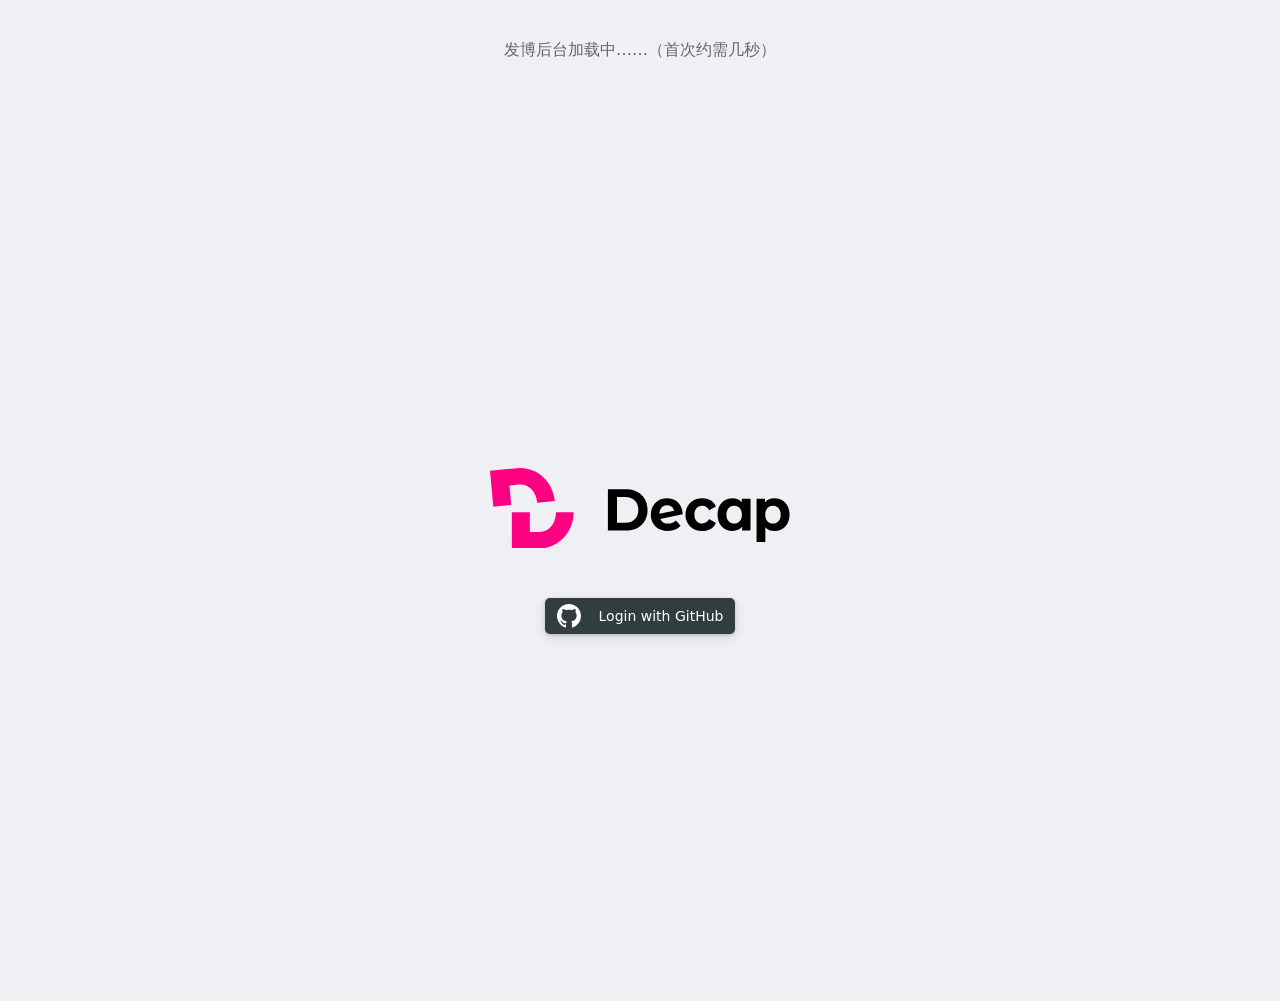
==== admin/index.html @ 8b31bacd "Site updated: 2026-10-26 15:58:46" ====
<!DOCTYPE html>
<html lang="zh-CN">
<head>
  <meta charset="utf-8">
  <meta name="viewport" content="width=device-width, initial-scale=1.0">
  <title>发博后台 · 豆豆的技术博客</title>
  <style>
    body { margin: 0; font-family: system-ui, sans-serif; background: #f6f7f9; }
    #cms-loading { padding: 40px; text-align: center; color: #666; }
  </style>
</head>
<body>
  <!-- Decap CMS 单页应用入口。JS 已本地托管（同目录 decap-cms.js），不依赖国外 CDN。
       配置读取同目录 config.yml。 -->
  <div id="cms-loading">发博后台加载中……（首次约需几秒）</div>
  <script src="./decap-cms.js"></script>
</body>
</html>
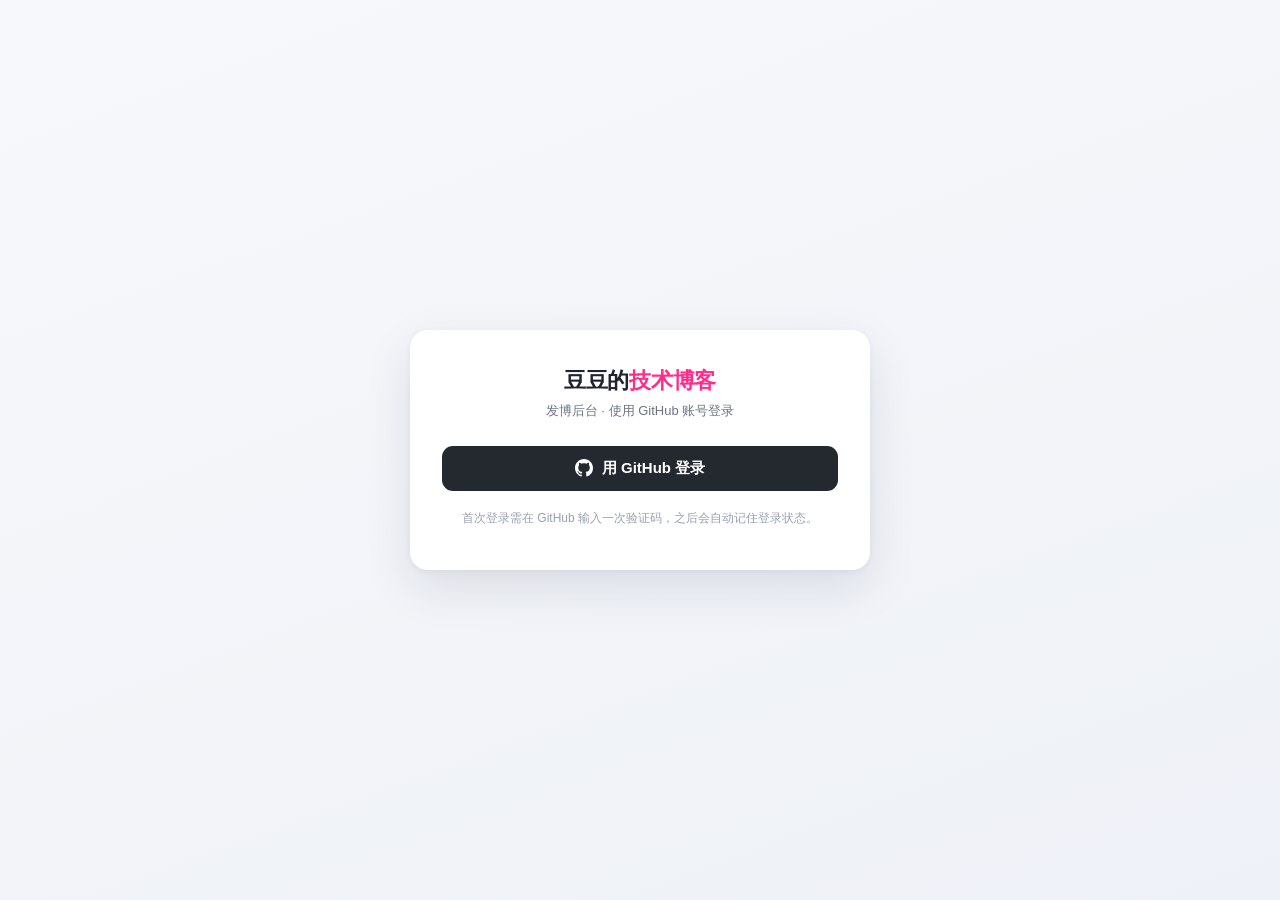
==== commit 5a9fcbb4: "Site updated: 2026-10-26 16:14:47" ====
--- a/admin/index.html
+++ b/admin/index.html
@@ -5,14 +5,210 @@
   <meta name="viewport" content="width=device-width, initial-scale=1.0">
   <title>发博后台 · 豆豆的技术博客</title>
   <style>
-    body { margin: 0; font-family: system-ui, sans-serif; background: #f6f7f9; }
-    #cms-loading { padding: 40px; text-align: center; color: #666; }
+    :root { color-scheme: light; }
+    * { box-sizing: border-box; }
+    body {
+      margin: 0; min-height: 100vh; display: flex; align-items: center; justify-content: center;
+      font-family: -apple-system, BlinkMacSystemFont, "Segoe UI", "PingFang SC", "Microsoft YaHei", sans-serif;
+      background: linear-gradient(160deg, #f7f8fb 0%, #eef1f7 100%);
+      color: #1f2430;
+    }
+    .card {
+      width: min(92vw, 460px); background: #fff; border-radius: 18px; padding: 36px 32px 30px;
+      box-shadow: 0 18px 48px rgba(24, 32, 56, .10), 0 2px 6px rgba(24, 32, 56, .05);
+      text-align: center;
+    }
+    .logo { font-size: 22px; font-weight: 700; letter-spacing: -.3px; margin-bottom: 6px; }
+    .logo span { color: #ff2d8a; }
+    .sub { font-size: 13px; color: #6b7383; margin-bottom: 26px; }
+    button.primary {
+      width: 100%; padding: 13px 18px; border: 0; border-radius: 11px; cursor: pointer;
+      font-size: 15px; font-weight: 600; color: #fff; background: #24292f;
+      display: inline-flex; align-items: center; justify-content: center; gap: 9px;
+      transition: transform .12s ease, background .2s ease, opacity .2s ease;
+    }
+    button.primary:hover { background: #000; transform: translateY(-1px); }
+    button.primary:disabled { opacity: .55; cursor: default; transform: none; }
+    button.ghost {
+      width: 100%; margin-top: 10px; padding: 11px 16px; border-radius: 11px; cursor: pointer;
+      font-size: 14px; font-weight: 500; color: #24292f; background: #f2f4f8; border: 1px solid #e3e7ef;
+    }
+    button.ghost:hover { background: #e9edf4; }
+    .code-box { margin: 4px 0 14px; padding: 16px; border-radius: 13px; background: #f6f8fc; border: 1px dashed #ccd4e2; }
+    .code {
+      font-family: ui-monospace, SFMono-Regular, Menlo, Consolas, monospace;
+      font-size: 30px; font-weight: 700; letter-spacing: 3px; color: #111827; user-select: all;
+    }
+    .hint { font-size: 13px; line-height: 1.7; color: #5b6474; margin: 12px 0 0; }
+    .hint a { color: #0969da; text-decoration: none; font-weight: 600; }
+    .hint a:hover { text-decoration: underline; }
+    .status { margin-top: 16px; font-size: 13px; color: #6b7383; min-height: 20px; }
+    .status.ok { color: #1a7f37; font-weight: 600; }
+    .status.err { color: #cf222e; font-weight: 600; }
+    .spin {
+      display: inline-block; width: 13px; height: 13px; border: 2px solid #cfd6e4;
+      border-top-color: #24292f; border-radius: 50%; animation: sp .8s linear infinite; vertical-align: -2px; margin-right: 6px;
+    }
+    @keyframes sp { to { transform: rotate(360deg); } }
+    [hidden] { display: none !important; }
+    .mini { font-size: 12px; color: #98a1b0; margin-top: 18px; line-height: 1.6; }
+    #cms-root { display: none; }
   </style>
 </head>
 <body>
-  <!-- Decap CMS 单页应用入口。JS 已本地托管（同目录 decap-cms.js），不依赖国外 CDN。
-       配置读取同目录 config.yml。 -->
-  <div id="cms-loading">发博后台加载中……（首次约需几秒）</div>
-  <script src="./decap-cms.js"></script>
+  <div class="card" id="gate">
+    <div class="logo">豆豆的<span>技术博客</span></div>
+    <div class="sub">发博后台 · 使用 GitHub 账号登录</div>
+
+    <div id="step-start">
+      <button class="primary" id="btn-start">
+        <svg width="18" height="18" viewBox="0 0 16 16" fill="currentColor" aria-hidden="true"><path d="M8 0C3.58 0 0 3.58 0 8c0 3.54 2.29 6.53 5.47 7.59.4.07.55-.17.55-.38 0-.19-.01-.82-.01-1.49-2.01.37-2.53-.49-2.69-.94-.09-.23-.48-.94-.82-1.13-.28-.15-.68-.52-.01-.53.63-.01 1.08.58 1.23.82.72 1.21 1.87.87 2.33.66.07-.52.28-.87.51-1.07-1.78-.2-3.64-.89-3.64-3.95 0-.87.31-1.59.82-2.15-.08-.2-.36-1.02.08-2.12 0 0 .67-.21 2.2.82.64-.18 1.32-.27 2-.27.68 0 1.36.09 2 .27 1.53-1.04 2.2-.82 2.2-.82.44 1.1.16 1.92.08 2.12.51.56.82 1.27.82 2.15 0 3.07-1.87 3.75-3.65 3.95.29.25.54.73.54 1.48 0 1.07-.01 1.93-.01 2.2 0 .21.15.46.55.38A8.013 8.013 0 0016 8c0-4.42-3.58-8-8-8z"/></svg>
+        用 GitHub 登录
+      </button>
+      <p class="mini">首次登录需在 GitHub 输入一次验证码，之后会自动记住登录状态。</p>
+    </div>
+
+    <div id="step-code" hidden>
+      <div class="code-box">
+        <div class="code" id="usercode">····-····</div>
+      </div>
+      <button class="ghost" id="btn-open">打开 GitHub 授权页 ↗</button>
+      <p class="hint">在上面打开的页面里输入这串验证码，然后点 <b>Authorize</b>。本页会自动检测并进入后台。</p>
+      <div class="status" id="status"><span class="spin"></span>等待授权…</div>
+    </div>
+
+    <div id="step-error" hidden>
+      <p class="status err" id="errmsg">出错了</p>
+      <button class="ghost" id="btn-retry">重试</button>
+    </div>
+  </div>
+
+  <script>
+    // ── 配置 ──────────────────────────────────────────────
+    // GitHub OAuth App 的 Client ID（公开信息）。已开启 Device Flow。
+    var CLIENT_ID = 'Ov23limrxKWTEXOAFIdF';
+    var SCOPE = 'repo';                     // 读写仓库
+    var STORAGE_KEY = 'decap-cms-user';     // Decap CMS 读取登录态的键
+    var VERIFIER_KEY = 'decap-cms-pkce-verifier-code';
+    // ──────────────────────────────────────────────────────
+
+    function $(id) { return document.getElementById(id); }
+    function sleep(ms) { return new Promise(function (r) { setTimeout(r, ms); }); }
+
+    function getToken() {
+      try {
+        var u = JSON.parse(localStorage.getItem(STORAGE_KEY) || 'null');
+        return u && u.token ? u.token : null;
+      } catch (e) { return null; }
+    }
+
+    function show(id) {
+      var list = ['step-start', 'step-code', 'step-error'];
+      for (var i = 0; i < list.length; i++) $(list[i]).hidden = (list[i] !== id);
+    }
+
+    function fail(msg) { show('step-error'); $('errmsg').textContent = msg; }
+
+    function verifyToken(token) {
+      return fetch('https://api.github.com/user', {
+        headers: { Authorization: 'Bearer ' + token, Accept: 'application/vnd.github+json' }
+      }).then(function (r) {
+        if (!r.ok) return false;
+        return r.json().then(function (u) {
+          return { login: u.login, name: u.name || u.login, email: u.email || '' };
+        });
+      }).catch(function () { return null; });   // 网络异常 → null，不拦
+    }
+
+    function loadCMS() {
+      $('gate').style.display = 'none';
+      var s = document.createElement('script');
+      s.src = './decap-cms.js';
+      document.body.appendChild(s);
+    }
+
+    async function startDeviceFlow() {
+      $('btn-start').disabled = true;
+      try {
+        var r = await fetch('https://github.com/login/device/code', {
+          method: 'POST',
+          headers: { 'Content-Type': 'application/json', Accept: 'application/json' },
+          body: JSON.stringify({ client_id: CLIENT_ID, scope: SCOPE })
+        });
+        var d = await r.json();
+        if (!d.device_code) {
+          $('btn-start').disabled = false;
+          return fail('无法获取验证码：' + (d.error_description || d.error || '未知错误'));
+        }
+
+        show('step-code');
+        $('usercode').textContent = d.user_code;
+        $('btn-open').onclick = function () {
+          window.open(d.verification_uri || 'https://github.com/login/device', '_blank', 'noopener');
+        };
+        try { await navigator.clipboard.writeText(d.user_code); } catch (e) {}
+
+        var interval = (d.interval || 5) * 1000;
+        var deadline = Date.now() + (d.expires_in || 900) * 1000;
+        var statusEl = $('status');
+
+        while (Date.now() < deadline) {
+          await sleep(interval);
+          var t;
+          try {
+            var tr = await fetch('https://github.com/login/oauth/access_token', {
+              method: 'POST',
+              headers: { 'Content-Type': 'application/json', Accept: 'application/json' },
+              body: JSON.stringify({
+                client_id: CLIENT_ID,
+                device_code: d.device_code,
+                grant_type: 'urn:ietf:params:oauth:grant-type:device_code'
+              })
+            });
+            t = await tr.json();
+          } catch (e) { continue; }
+
+          if (t.access_token) {
+            statusEl.className = 'status ok';
+            statusEl.textContent = '✓ 授权成功，正在进入后台…';
+            var info = (await verifyToken(t.access_token)) || {};
+            localStorage.setItem(STORAGE_KEY, JSON.stringify({
+              token: t.access_token,
+              provider: 'github',
+              backendName: 'github',
+              login: info.login,
+              name: info.name,
+              email: info.email
+            }));
+            setTimeout(function () { location.replace(location.pathname + location.search); }, 250);
+            return;
+          }
+          if (t.error === 'authorization_pending') continue;
+          if (t.error === 'slow_down') { interval += 5000; continue; }
+          if (t.error === 'expired_token') return fail('验证码已过期，请重新登录');
+          if (t.error === 'access_denied') return fail('你取消了授权');
+          return fail(t.error_description || t.error || '授权失败');
+        }
+        fail('等待超时，请重试');
+      } catch (e) {
+        $('btn-start').disabled = false;
+        fail('网络错误（访问 GitHub 需开代理）：' + String(e).slice(0, 80));
+      }
+    }
+
+    $('btn-start').onclick = startDeviceFlow;
+    $('btn-retry').onclick = function () { $('btn-start').disabled = false; show('step-start'); };
+
+    // 启动：有有效 token 直接进后台，否则显示登录
+    (async function boot() {
+      var token = getToken();
+      if (!token) return show('step-start');
+      var info = await verifyToken(token);
+      if (info) return loadCMS();          // 有效
+      if (info === null) return loadCMS(); // 网络不通 → 交给 CMS
+      localStorage.removeItem(STORAGE_KEY);
+      show('step-start');
+    })();
+  </script>
 </body>
 </html>
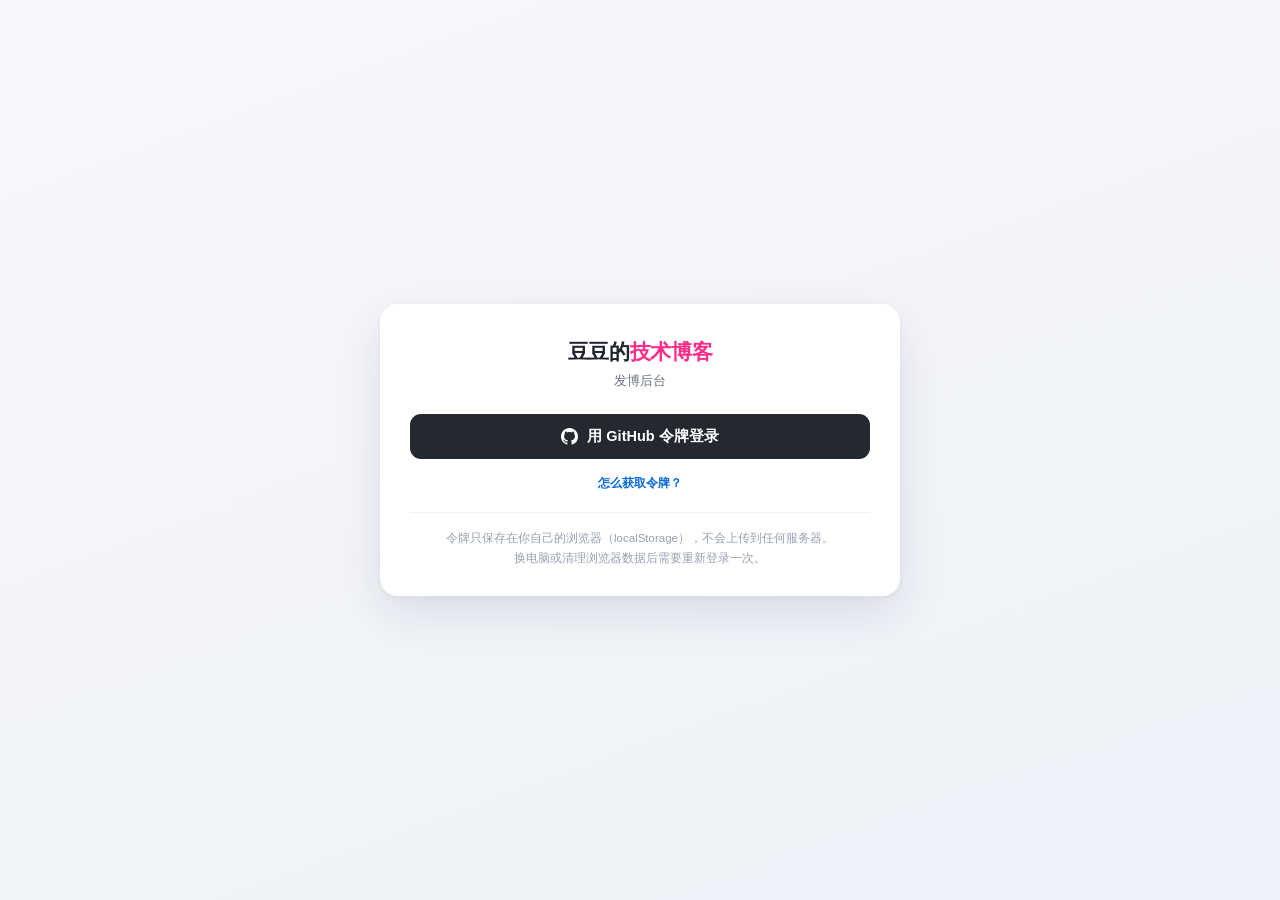
==== commit 61c54aa4: "Site updated: 2026-10-26 16:48:17" ====
--- a/admin/index.html
+++ b/admin/index.html
@@ -11,89 +11,93 @@
       margin: 0; min-height: 100vh; display: flex; align-items: center; justify-content: center;
       font-family: -apple-system, BlinkMacSystemFont, "Segoe UI", "PingFang SC", "Microsoft YaHei", sans-serif;
       background: linear-gradient(160deg, #f7f8fb 0%, #eef1f7 100%);
-      color: #1f2430;
+      color: #1f2430; padding: 24px 16px;
     }
     .card {
-      width: min(92vw, 460px); background: #fff; border-radius: 18px; padding: 36px 32px 30px;
+      width: min(94vw, 520px); background: #fff; border-radius: 18px; padding: 34px 30px 28px;
       box-shadow: 0 18px 48px rgba(24, 32, 56, .10), 0 2px 6px rgba(24, 32, 56, .05);
-      text-align: center;
     }
-    .logo { font-size: 22px; font-weight: 700; letter-spacing: -.3px; margin-bottom: 6px; }
+    .head { text-align: center; }
+    .logo { font-size: 21px; font-weight: 700; letter-spacing: -.3px; }
     .logo span { color: #ff2d8a; }
-    .sub { font-size: 13px; color: #6b7383; margin-bottom: 26px; }
-    button.primary {
-      width: 100%; padding: 13px 18px; border: 0; border-radius: 11px; cursor: pointer;
-      font-size: 15px; font-weight: 600; color: #fff; background: #24292f;
-      display: inline-flex; align-items: center; justify-content: center; gap: 9px;
-      transition: transform .12s ease, background .2s ease, opacity .2s ease;
+    .sub { font-size: 13px; color: #6b7383; margin: 6px 0 24px; }
+    button {
+      width: 100%; padding: 12px 16px; border-radius: 11px; cursor: pointer; font-size: 14.5px;
+      font-weight: 600; border: 1px solid transparent; transition: all .16s ease;
     }
+    button.primary { color: #fff; background: #24292f; display: inline-flex; align-items: center; justify-content: center; gap: 9px; }
     button.primary:hover { background: #000; transform: translateY(-1px); }
-    button.primary:disabled { opacity: .55; cursor: default; transform: none; }
-    button.ghost {
-      width: 100%; margin-top: 10px; padding: 11px 16px; border-radius: 11px; cursor: pointer;
-      font-size: 14px; font-weight: 500; color: #24292f; background: #f2f4f8; border: 1px solid #e3e7ef;
+    button.primary:disabled { opacity: .5; cursor: default; transform: none; }
+    button.ghost { color: #24292f; background: #f2f4f8; border-color: #e3e7ef; font-weight: 500; }
+    button.ghost:hover { background: #e9edf4; }
+    .steps { margin: 18px 0 0; padding: 0; list-style: none; counter-reset: s; }
+    .steps li {
+      counter-increment: s; position: relative; padding: 0 0 14px 34px;
+      font-size: 13.5px; line-height: 1.65; color: #3d4657;
     }
-    button.ghost:hover { background: #e9edf4; }
-    .code-box { margin: 4px 0 14px; padding: 16px; border-radius: 13px; background: #f6f8fc; border: 1px dashed #ccd4e2; }
-    .code {
-      font-family: ui-monospace, SFMono-Regular, Menlo, Consolas, monospace;
-      font-size: 30px; font-weight: 700; letter-spacing: 3px; color: #111827; user-select: all;
+    .steps li::before {
+      content: counter(s); position: absolute; left: 0; top: 1px; width: 22px; height: 22px;
+      border-radius: 50%; background: #eef1f7; color: #4a5568; font-size: 12px; font-weight: 700;
+      display: flex; align-items: center; justify-content: center;
     }
-    .hint { font-size: 13px; line-height: 1.7; color: #5b6474; margin: 12px 0 0; }
-    .hint a { color: #0969da; text-decoration: none; font-weight: 600; }
-    .hint a:hover { text-decoration: underline; }
-    .status { margin-top: 16px; font-size: 13px; color: #6b7383; min-height: 20px; }
+    .steps a { color: #0969da; text-decoration: none; font-weight: 600; word-break: break-all; }
+    .steps a:hover { text-decoration: underline; }
+    .token-row { display: flex; gap: 8px; margin-top: 4px; }
+    .token-row input {
+      flex: 1; min-width: 0; padding: 11px 13px; border-radius: 10px; border: 1px solid #d8dee9;
+      font-family: ui-monospace, SFMono-Regular, Menlo, Consolas, monospace; font-size: 13px; color: #1f2430;
+      outline: none; transition: border-color .15s ease, box-shadow .15s ease;
+    }
+    .token-row input:focus { border-color: #24292f; box-shadow: 0 0 0 3px rgba(36, 41, 47, .08); }
+    .token-row button { width: auto; padding: 11px 18px; white-space: nowrap; }
+    .status { margin-top: 14px; font-size: 13px; min-height: 19px; text-align: center; }
     .status.ok { color: #1a7f37; font-weight: 600; }
     .status.err { color: #cf222e; font-weight: 600; }
-    .spin {
-      display: inline-block; width: 13px; height: 13px; border: 2px solid #cfd6e4;
-      border-top-color: #24292f; border-radius: 50%; animation: sp .8s linear infinite; vertical-align: -2px; margin-right: 6px;
-    }
-    @keyframes sp { to { transform: rotate(360deg); } }
+    .foot { margin-top: 20px; padding-top: 16px; border-top: 1px solid #eef1f6; font-size: 11.5px; line-height: 1.7; color: #98a1b0; text-align: center; }
     [hidden] { display: none !important; }
-    .mini { font-size: 12px; color: #98a1b0; margin-top: 18px; line-height: 1.6; }
-    #cms-root { display: none; }
+    .linkish { background: none; border: 0; padding: 0; width: auto; color: #0969da; font-size: 12px; font-weight: 600; cursor: pointer; }
+    .linkish:hover { text-decoration: underline; }
+    .center { text-align: center; margin-top: 14px; }
   </style>
 </head>
 <body>
   <div class="card" id="gate">
-    <div class="logo">豆豆的<span>技术博客</span></div>
-    <div class="sub">发博后台 · 使用 GitHub 账号登录</div>
+    <div class="head">
+      <div class="logo">豆豆的<span>技术博客</span></div>
+      <div class="sub">发博后台</div>
+    </div>
 
     <div id="step-start">
       <button class="primary" id="btn-start">
-        <svg width="18" height="18" viewBox="0 0 16 16" fill="currentColor" aria-hidden="true"><path d="M8 0C3.58 0 0 3.58 0 8c0 3.54 2.29 6.53 5.47 7.59.4.07.55-.17.55-.38 0-.19-.01-.82-.01-1.49-2.01.37-2.53-.49-2.69-.94-.09-.23-.48-.94-.82-1.13-.28-.15-.68-.52-.01-.53.63-.01 1.08.58 1.23.82.72 1.21 1.87.87 2.33.66.07-.52.28-.87.51-1.07-1.78-.2-3.64-.89-3.64-3.95 0-.87.31-1.59.82-2.15-.08-.2-.36-1.02.08-2.12 0 0 .67-.21 2.2.82.64-.18 1.32-.27 2-.27.68 0 1.36.09 2 .27 1.53-1.04 2.2-.82 2.2-.82.44 1.1.16 1.92.08 2.12.51.56.82 1.27.82 2.15 0 3.07-1.87 3.75-3.65 3.95.29.25.54.73.54 1.48 0 1.07-.01 1.93-.01 2.2 0 .21.15.46.55.38A8.013 8.013 0 0016 8c0-4.42-3.58-8-8-8z"/></svg>
-        用 GitHub 登录
+        <svg width="17" height="17" viewBox="0 0 16 16" fill="currentColor" aria-hidden="true"><path d="M8 0C3.58 0 0 3.58 0 8c0 3.54 2.29 6.53 5.47 7.59.4.07.55-.17.55-.38 0-.19-.01-.82-.01-1.49-2.01.37-2.53-.49-2.69-.94-.09-.23-.48-.94-.82-1.13-.28-.15-.68-.52-.01-.53.63-.01 1.08.58 1.23.82.72 1.21 1.87.87 2.33.66.07-.52.28-.87.51-1.07-1.78-.2-3.64-.89-3.64-3.95 0-.87.31-1.59.82-2.15-.08-.2-.36-1.02.08-2.12 0 0 .67-.21 2.2.82.64-.18 1.32-.27 2-.27.68 0 1.36.09 2 .27 1.53-1.04 2.2-.82 2.2-.82.44 1.1.16 1.92.08 2.12.51.56.82 1.27.82 2.15 0 3.07-1.87 3.75-3.65 3.95.29.25.54.73.54 1.48 0 1.07-.01 1.93-.01 2.2 0 .21.15.46.55.38A8.013 8.013 0 0016 8c0-4.42-3.58-8-8-8z"/></svg>
+        用 GitHub 令牌登录
       </button>
-      <p class="mini">首次登录需在 GitHub 输入一次验证码，之后会自动记住登录状态。</p>
+      <div class="center"><button class="linkish" id="btn-help">怎么获取令牌？</button></div>
     </div>
 
-    <div id="step-code" hidden>
-      <div class="code-box">
-        <div class="code" id="usercode">····-····</div>
+    <div id="step-token" hidden>
+      <ol class="steps">
+        <li>打开 <a id="tok-link" href="https://github.com/settings/tokens/new?scopes=repo&description=%E8%B1%86%E8%B1%86%E5%8D%9A%E5%AE%A2%E5%8F%91%E5%8D%9A%E5%90%8E%E5%8F%B0" target="_blank" rel="noopener">github.com/settings/tokens/new</a>（权限已预填好 <code>repo</code>，需先开代理）</li>
+        <li>页面底部点 <b>Generate token</b>，复制以 <code>ghp_</code> 开头的令牌</li>
+        <li>粘贴到下面，点登录</li>
+      </ol>
+      <div class="token-row">
+        <input id="tok-input" type="password" placeholder="ghp_xxxxxxxxxxxxxxxx" autocomplete="off" spellcheck="false">
+        <button class="primary" id="btn-save">登录</button>
       </div>
-      <button class="ghost" id="btn-open">打开 GitHub 授权页 ↗</button>
-      <p class="hint">在上面打开的页面里输入这串验证码，然后点 <b>Authorize</b>。本页会自动检测并进入后台。</p>
-      <div class="status" id="status"><span class="spin"></span>等待授权…</div>
+      <div class="status" id="status"></div>
+      <div class="center"><button class="linkish" id="btn-back">返回</button></div>
     </div>
 
-    <div id="step-error" hidden>
-      <p class="status err" id="errmsg">出错了</p>
-      <button class="ghost" id="btn-retry">重试</button>
+    <div class="foot">
+      令牌只保存在你自己的浏览器（localStorage），不会上传到任何服务器。<br>
+      换电脑或清理浏览器数据后需要重新登录一次。
     </div>
   </div>
 
   <script>
-    // ── 配置 ──────────────────────────────────────────────
-    // GitHub OAuth App 的 Client ID（公开信息）。已开启 Device Flow。
-    var CLIENT_ID = 'Ov23limrxKWTEXOAFIdF';
-    var SCOPE = 'repo';                     // 读写仓库
-    var STORAGE_KEY = 'decap-cms-user';     // Decap CMS 读取登录态的键
-    var VERIFIER_KEY = 'decap-cms-pkce-verifier-code';
-    // ──────────────────────────────────────────────────────
-
+    var STORAGE_KEY = 'decap-cms-user';
     function $(id) { return document.getElementById(id); }
-    function sleep(ms) { return new Promise(function (r) { setTimeout(r, ms); }); }
 
     function getToken() {
       try {
@@ -103,21 +107,23 @@
     }
 
     function show(id) {
-      var list = ['step-start', 'step-code', 'step-error'];
-      for (var i = 0; i < list.length; i++) $(list[i]).hidden = (list[i] !== id);
+      ['step-start', 'step-token'].forEach(function (s) { $(s).hidden = (s !== id); });
     }
 
-    function fail(msg) { show('step-error'); $('errmsg').textContent = msg; }
+    function setStatus(msg, cls) {
+      var el = $('status');
+      el.className = 'status' + (cls ? ' ' + cls : '');
+      el.textContent = msg || '';
+    }
 
     function verifyToken(token) {
       return fetch('https://api.github.com/user', {
         headers: { Authorization: 'Bearer ' + token, Accept: 'application/vnd.github+json' }
       }).then(function (r) {
-        if (!r.ok) return false;
-        return r.json().then(function (u) {
-          return { login: u.login, name: u.name || u.login, email: u.email || '' };
-        });
-      }).catch(function () { return null; });   // 网络异常 → null，不拦
+        if (r.status === 401) return false;
+        if (!r.ok) throw new Error('HTTP ' + r.status);
+        return r.json();
+      });
     }
 
     function loadCMS() {
@@ -127,86 +133,49 @@
       document.body.appendChild(s);
     }
 
-    async function startDeviceFlow() {
-      $('btn-start').disabled = true;
+    $('btn-start').onclick = function () { show('step-token'); setStatus(''); $('tok-input').focus(); };
+    $('btn-help').onclick = function () { show('step-token'); setStatus(''); };
+    $('btn-back').onclick = function () { show('step-start'); setStatus(''); };
+
+    $('btn-save').onclick = async function () {
+      var val = ($('tok-input').value || '').trim();
+      if (!val) return setStatus('请粘贴令牌', 'err');
+      if (!/^(ghp_|github_pat_)/.test(val)) {
+        return setStatus('令牌格式不对，应该以 ghp_ 开头', 'err');
+      }
+      $('btn-save').disabled = true;
+      setStatus('验证中…');
       try {
-        var r = await fetch('https://github.com/login/device/code', {
-          method: 'POST',
-          headers: { 'Content-Type': 'application/json', Accept: 'application/json' },
-          body: JSON.stringify({ client_id: CLIENT_ID, scope: SCOPE })
-        });
-        var d = await r.json();
-        if (!d.device_code) {
-          $('btn-start').disabled = false;
-          return fail('无法获取验证码：' + (d.error_description || d.error || '未知错误'));
-        }
+        var u = await verifyToken(val);
+        if (!u) { setStatus('令牌无效或已过期，请重新生成', 'err'); $('btn-save').disabled = false; return; }
+        localStorage.setItem(STORAGE_KEY, JSON.stringify({
+          token: val, provider: 'github', backendName: 'github',
+          login: u.login, name: u.name || u.login, email: u.email || ''
+        }));
+        setStatus('✓ 登录成功，正在进入后台…', 'ok');
+        setTimeout(function () { location.reload(); }, 350);
+      } catch (e) {
+        setStatus('连不上 GitHub（需开代理）：' + String(e.message).slice(0, 60), 'err');
+        $('btn-save').disabled = false;
+      }
+    };
 
-        show('step-code');
-        $('usercode').textContent = d.user_code;
-        $('btn-open').onclick = function () {
-          window.open(d.verification_uri || 'https://github.com/login/device', '_blank', 'noopener');
-        };
-        try { await navigator.clipboard.writeText(d.user_code); } catch (e) {}
+    $('tok-input').addEventListener('keydown', function (e) {
+      if (e.key === 'Enter') $('btn-save').click();
+    });
 
-        var interval = (d.interval || 5) * 1000;
-        var deadline = Date.now() + (d.expires_in || 900) * 1000;
-        var statusEl = $('status');
-
-        while (Date.now() < deadline) {
-          await sleep(interval);
-          var t;
-          try {
-            var tr = await fetch('https://github.com/login/oauth/access_token', {
-              method: 'POST',
-              headers: { 'Content-Type': 'application/json', Accept: 'application/json' },
-              body: JSON.stringify({
-                client_id: CLIENT_ID,
-                device_code: d.device_code,
-                grant_type: 'urn:ietf:params:oauth:grant-type:device_code'
-              })
-            });
-            t = await tr.json();
-          } catch (e) { continue; }
-
-          if (t.access_token) {
-            statusEl.className = 'status ok';
-            statusEl.textContent = '✓ 授权成功，正在进入后台…';
-            var info = (await verifyToken(t.access_token)) || {};
-            localStorage.setItem(STORAGE_KEY, JSON.stringify({
-              token: t.access_token,
-              provider: 'github',
-              backendName: 'github',
-              login: info.login,
-              name: info.name,
-              email: info.email
-            }));
-            setTimeout(function () { location.replace(location.pathname + location.search); }, 250);
-            return;
-          }
-          if (t.error === 'authorization_pending') continue;
-          if (t.error === 'slow_down') { interval += 5000; continue; }
-          if (t.error === 'expired_token') return fail('验证码已过期，请重新登录');
-          if (t.error === 'access_denied') return fail('你取消了授权');
-          return fail(t.error_description || t.error || '授权失败');
-        }
-        fail('等待超时，请重试');
-      } catch (e) {
-        $('btn-start').disabled = false;
-        fail('网络错误（访问 GitHub 需开代理）：' + String(e).slice(0, 80));
-      }
-    }
-
-    $('btn-start').onclick = startDeviceFlow;
-    $('btn-retry').onclick = function () { $('btn-start').disabled = false; show('step-start'); };
-
-    // 启动：有有效 token 直接进后台，否则显示登录
+    // 启动：有有效 token 直接进后台
     (async function boot() {
       var token = getToken();
       if (!token) return show('step-start');
-      var info = await verifyToken(token);
-      if (info) return loadCMS();          // 有效
-      if (info === null) return loadCMS(); // 网络不通 → 交给 CMS
-      localStorage.removeItem(STORAGE_KEY);
+      try {
+        var u = await verifyToken(token);
+        if (u) return loadCMS();
+        if (u === false) { localStorage.removeItem(STORAGE_KEY); return show('step-start'); }
+      } catch (e) {
+        // 网络不通时先让 CMS 自己判断，避免断网打不开
+        return loadCMS();
+      }
       show('step-start');
     })();
   </script>
